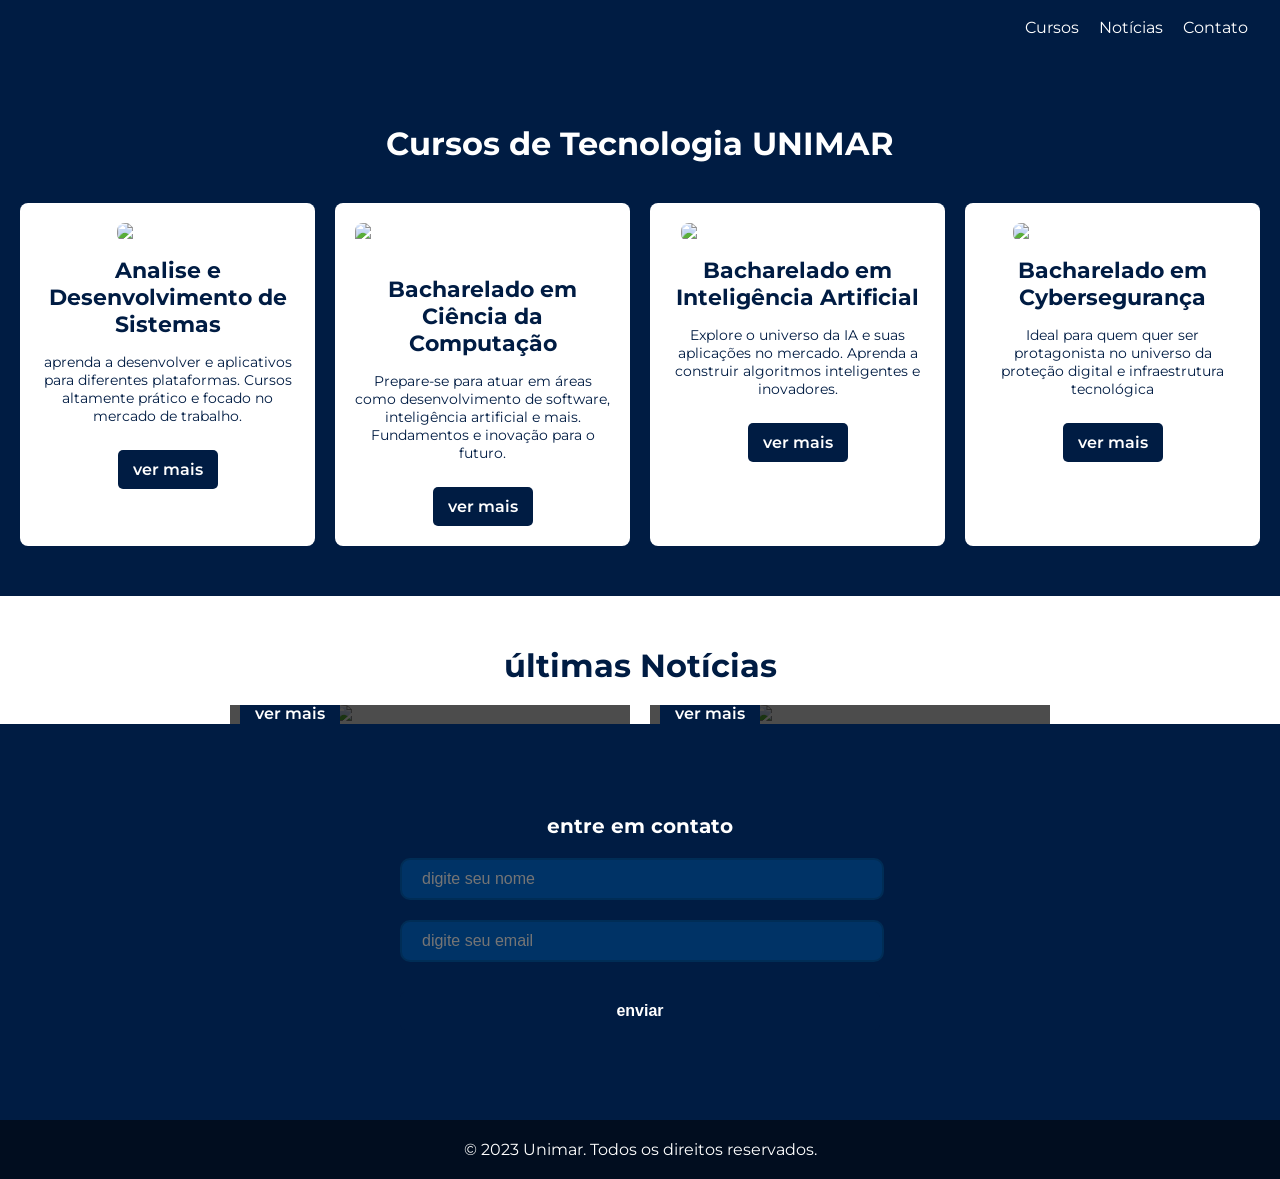
==== tecnologia.html @ 305765e8 "projeto" ====
<!DOCTYPE html>
<html lang="pt-BR">
<head>
    <meta charset="UTF-8">
    <link rel="preconnect" href="https://fonts.googleapis.com">
<link rel="preconnect" href="https://fonts.gstatic.com" crossorigin>
<link href="https://fonts.googleapis.com/css2?family=Montserrat:ital,wght@0,100..900;1,100..900&display=swap" rel="stylesheet">
    <link rel="stylesheet" href="tecnologia.css">
    <meta name="viewport" content="width=device-width, initial-scale=1.0">
    <title>Bootcamp UNIMAR</title>
</head>
    <body>
        <header>    
        <img src="image/logo.svg" alt="" id="logo"/>

        <ul>
            <li>Cursos</li>
            <li>Notícias</li>
            <li>Contato</li>
        </ul>
        </header>
            <img src="image/unimar_vestibular_banner.jpg" alt="" id="banner">

            <section class="cursos">
            <h2>Cursos de Tecnologia UNIMAR</h2>
            <div class="cards">
                <div class="card">
                    <img src="image/cursos/ads.jpg" alt="Image Ads">
                    <h3>Analise e Desenvolvimento de Sistemas</h3>
                    <p>
                        aprenda a desenvolver e aplicativos para diferentes plataformas. Cursos altamente prático e focado no mercado de trabalho.
                    </p>
                    <a href="https://oficial.unimar.br/cursos/analise-e-desenvolvimento-de-sistemas/" class="btn">ver mais</a>

                </div>

                <div class="card">
                    <img src="image/cursos/bcc.jpg" alt="Image ciencia-da-computacao">
                    <h3>Bacharelado em Ciência da Computação</h3>
                    <p>
                       Prepare-se para atuar em áreas como desenvolvimento de software, inteligência artificial e mais. Fundamentos e inovação para o futuro.
                    </p>
                    <a href="https://oficial.unimar.br/cursos/ciencia-da-computacao//" class="btn">ver mais</a>
                </div>

                <div class="card">
                    <img src="image/cursos/ia.png" alt="Image inteligencia-artificial">
                    <h3>Bacharelado em Inteligência Artificial</h3>
                    <p>
                      Explore o universo da IA e suas aplicações no mercado. Aprenda a construir algoritmos inteligentes e inovadores.
                    </p>
                    <a href="https://oficial.unimar.br/bacharelado-em-inteligencia-artificial/" class="btn">ver mais</a>
                </div>

                <div class="card">
                    <img src="image/cursos/cyberseguranca.webp" alt="Image cyberseguranca">
                    <h3>Bacharelado em Cybersegurança</h3>
                    <p>
                       Ideal para quem quer ser protagonista no universo da proteção digital e infraestrutura tecnológica
                    </p>
                    <a href="https://oficial.unimar.br/ciberseguranca-e-infraestrutura-de-redes/" class="btn">ver mais</a>
                </div>

            </div>
            </section>

            <section class="noticias">
                <h2>últimas Notícias</h2>
                <div class="cards">
                    <div class="noticia">
                        <img src="image/noticias/unimar_tech_summit.jpg" alt="Unimar Tech Summit">
                        <div class="overlay">
                            <h3>Unimar Tech Summit</h3>
                                <p>
                                     Participe do maior encontro de tecnologia e inovação do interior paulista.
                                </p>
                            <a href="https://lets.4.events/unimar-tech-summit-2025-C11575E131" class="btn">ver mais</a>
                        </div>
                    </div>

                     <div class="noticia">
                            <img src="image/noticias/tec_unimar.jpg" alt="Unimar Tech Summit">
                                <div class="overlay">
                                    <h3>TecUnimar: Parque Tecnológico</h3>
                                        <p>
                                             A Unimar inaugura o primeiro Parque Tecnológico da região.
                                        </p>
                        <a href="https://tec.unimar.br/" class="btn">ver mais</a>
                                </div>
                    </div>

                </div>
            </section>

            <section class="contato">
                <h2>entre em contato</h2>
                <form onsubmit="return mostrarAlerta()">
                    <div class="input-container">
                        <input type="text" placeholder="digite seu nome">
                    </div>

                    <div class="input-container">
                        <input type="email" placeholder="digite seu email">
                    </div>
<button class="btn" type="submit" id="submitBtn">enviar</button>
                </form>
            </section>

            <footer>
                <p>&copy; 2023 Unimar. Todos os direitos reservados.</p>
            </footer>

            <script>
                function mostrarAlerta(){
                    alert("Obrigado por entrar em contato!")
                    return false
                }
            
            </script>
       
    </body>
</html>
---- tecnologia.css ----
* {
  margin: 0px;
}

body {
  background-color: #001C43;
  /* cor de fundo */
  color: white;
  font-family: 'Montserrat', sans-serif;

}

#logo {
  width: 150px;
  /*largura */

}

ul {
  list-style: none;
  /* remove os marcadores */
  display: flex;
  gap: 20px;
  /* espaçamento entre os itens */

}

header {
  display: flex;
  justify-content: space-between;
  /* espaço entre os elementos */
  padding: 18px 32px;
  background-color: #001C43;
}

#banner {
  width: 100%;
  height: auto;
  max-height: 700px;
  object-fit: cover;

}

.cursos {
  text-align: center;
  padding: 50px 20px;
}

.cursos h2 {
  font-size: 32px;
  margin-bottom: 40px;
}

.cards {
  display: flex;
  gap: 20px;
  justify-content: center;
}

.card {
  background-color: rgb(255, 255, 255);
  width: 280px;
  padding: 20px;
  border-radius: 8px;
  transition: transform 0.3s;

}

.card img {
  width: 100%;
  height: 200px;
  object-fit: cover;
  border-radius: 8px;
}

.card h3 {
  color: #001C43;
  font-size: 22px;
  font-weight: bold;
  margin-top: 15px;
}

.card p {
  color: #001C43;
  font-size: 14px;
  margin: 15px 0;

}

.card:hover {
  transform: translateY(-10px);
}

.btn {
  background-color: #001C43 !important;
  color: white !important;
  padding: 10px 15px !important;
  border: none !important;
  border-radius: 5px !important;
  margin-top: 10px !important;
  text-decoration: none !important;
  display: inline-block !important;
  cursor: pointer !important;
  font-weight: 600 !important;
  font-size: 16px !important;
  transition: background-color 0.3s ease !important;
}

.btn:hover {
  background-color: #00558f !important;

}

.noticia{
  position: relative;
  width: 400px;
  overflow: hidden;

}

.noticia img{
  width: 100%;
  height: 180px;
  border-radius: 8px;
  object-fit: cover;
}

.noticia:hover{
  transform: scale(1.05);
}

.overlay{
  position: absolute;
  bottom: -100%;
  left: 0;
  right: 0;
  background-color: rgba(0, 0, 0, 0.7);
  padding: 10px;
  text-align: left;
  transition: bottom 0.3s ease;
}

.noticia:hover .overlay{
  bottom: 0;
} 

.overlay p{
  font-size: 14px ;
  margin-bottom: 10px;
}

.noticias {
  background-color: white;
  text-align: center;
}

.noticias h2 {
  color: #001C43;
  font-size: 32px;
  padding: 50px 20px 20px 20px;
}
.input-container input{
  width: 440px;
  padding: 10px 20px;
  font-size: 16px;
  border: 2px solid #002d56;
  outline: none;
  border-radius: 10px;
  background-color: #003366;
  color: white;
}

.input-container input:focus{
  border-color: #0a74da;
  box-shadow: 0 0 8px rgba(10, 116, 218, 0.7);

}

form{
  display: flex;
  flex-direction: column;
  gap: 20px;
  justify-content: center;
}

.contato{
  padding: 40px 20px;
  max-width: 480px;
  margin: 50px auto;
  text-align: center;
}

.contato h2{
    font-size: 20px;
    margin-bottom: 20px;
}

button{
  border: none;
  cursor: pointer;
  width: 100%;

}

footer{
  background-color: #010d1f;
  padding: 20px;
  text-align: center;
}
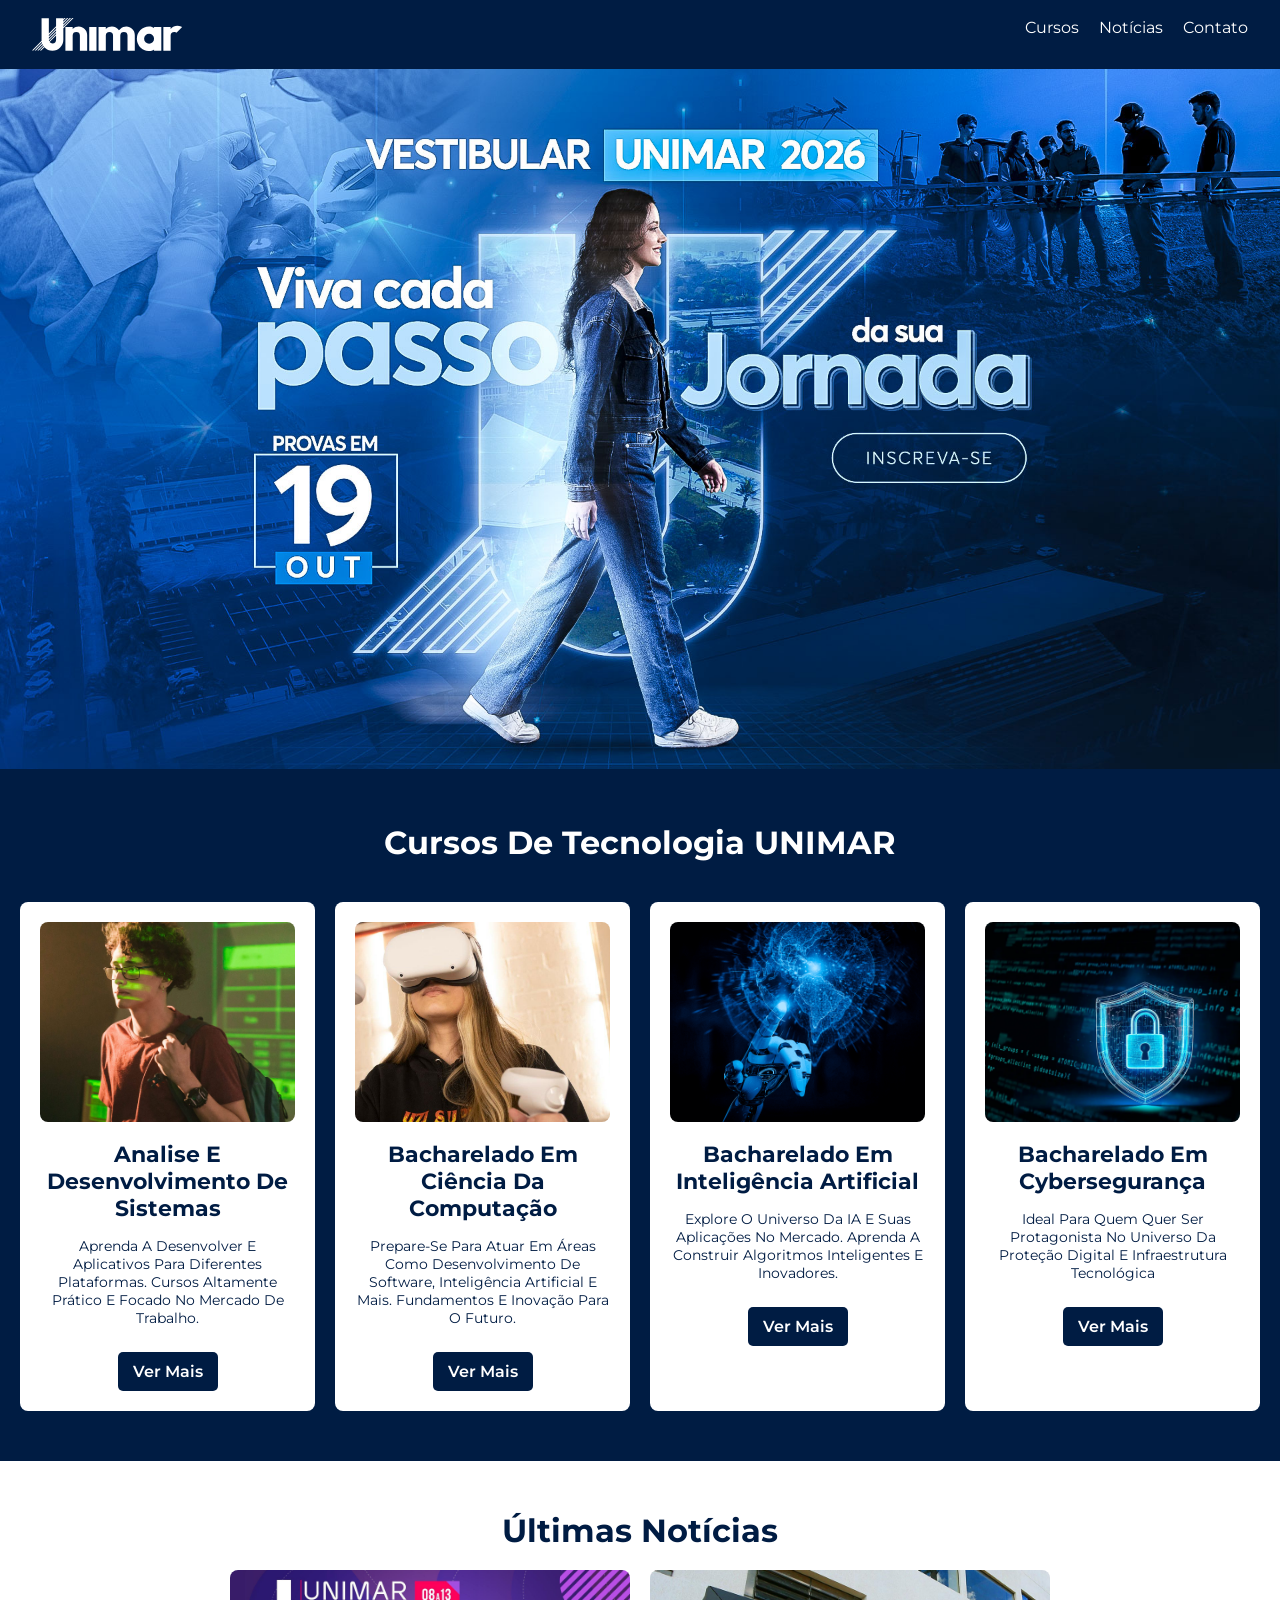
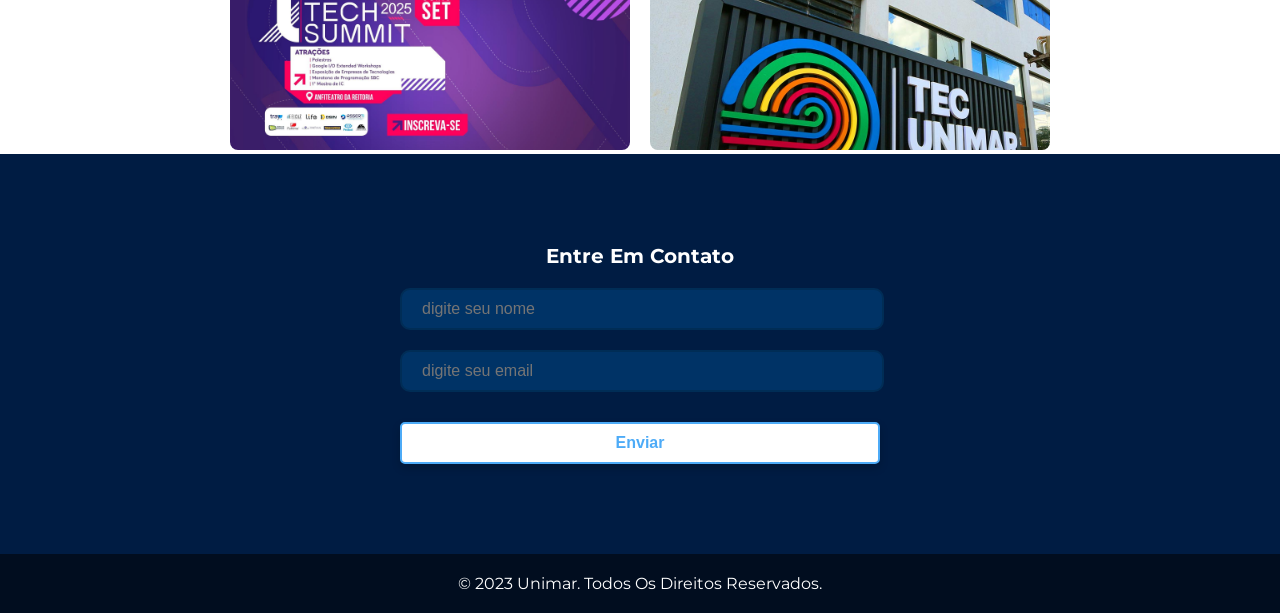
==== commit d2d9bb2f: "atualização na escola" ====
--- a/tecnologia.html
+++ b/tecnologia.html
@@ -102,7 +102,7 @@
                     <div class="input-container">
                         <input type="email" placeholder="digite seu email">
                     </div>
-<button class="btn" type="submit" id="submitBtn">enviar</button>
+<button class="btn" type="submit" id="submitBtn">Enviar</button>
                 </form>
             </section>
 
--- a/tecnologia.css
+++ b/tecnologia.css
@@ -4,31 +4,28 @@
 
 body {
   background-color: #001C43;
-  /* cor de fundo */
   color: white;
   font-family: 'Montserrat', sans-serif;
-
+  text-transform: capitalize;
 }
 
 #logo {
   width: 150px;
-  /*largura */
+
 
 }
 
 ul {
   list-style: none;
-  /* remove os marcadores */
   display: flex;
   gap: 20px;
-  /* espaçamento entre os itens */
+
 
 }
 
 header {
   display: flex;
   justify-content: space-between;
-  /* espaço entre os elementos */
   padding: 18px 32px;
   background-color: #001C43;
 }
@@ -101,14 +98,27 @@
   text-decoration: none !important;
   display: inline-block !important;
   cursor: pointer !important;
-  font-weight: 600 !important;
-  font-size: 16px !important;
-  transition: background-color 0.3s ease !important;
+  font-weight: 600;
+  font-size: 16px;
+  transition: background-color 0.3s ease;
 }
 
 .btn:hover {
   background-color: #00558f !important;
 
+
+}
+
+#submitBtn {
+  background-color: white !important;
+  color: #4dabf7 !important;
+  border: 2px solid #4dabf7 !important;
+  box-shadow: 0 4px 8px rgba(0, 0, 0, 0.2);
+}
+
+#submitBtn:hover {
+  background-color: #f8f9fa !important;
+  box-shadow: 0 6px 12px rgba(0, 0, 0, 0.3);
 }
 
 .noticia{
@@ -127,6 +137,7 @@
 
 .noticia:hover{
   transform: scale(1.05);
+  border-radius: 20px;
 }
 
 .overlay{
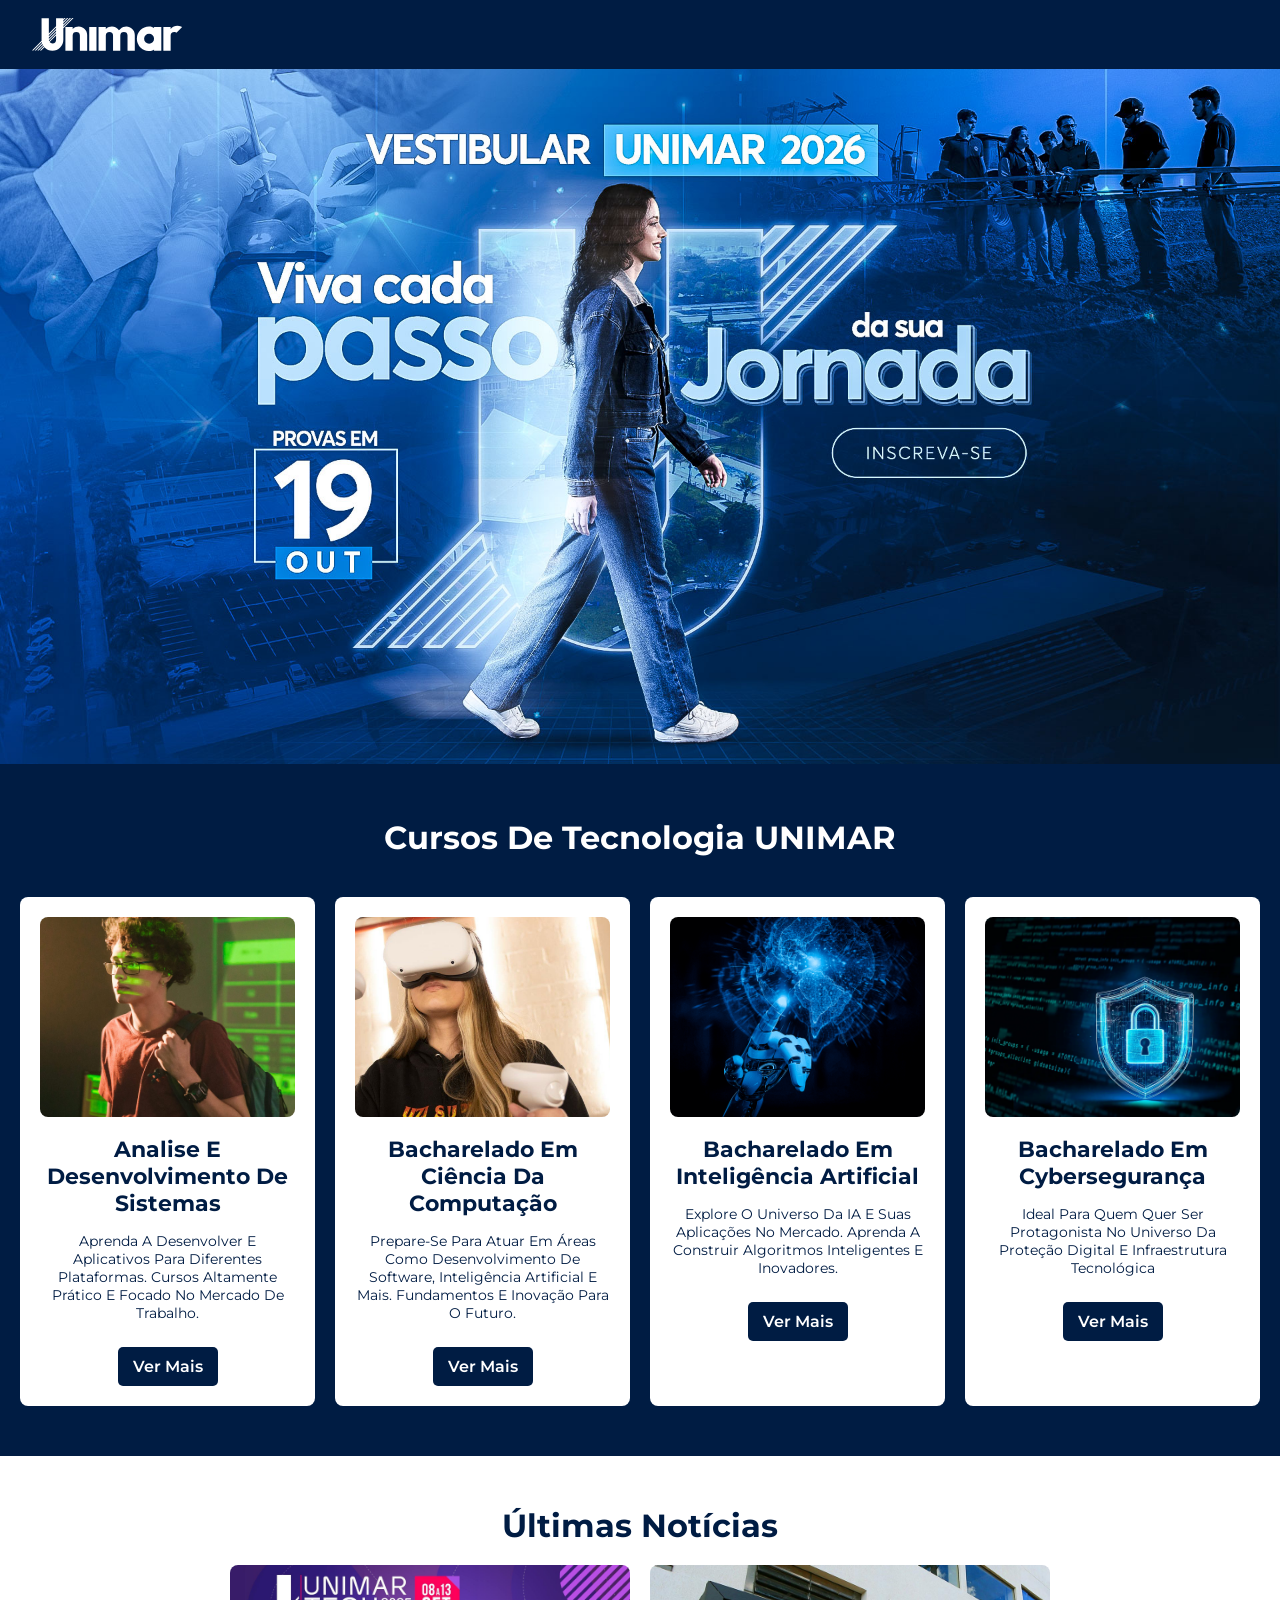
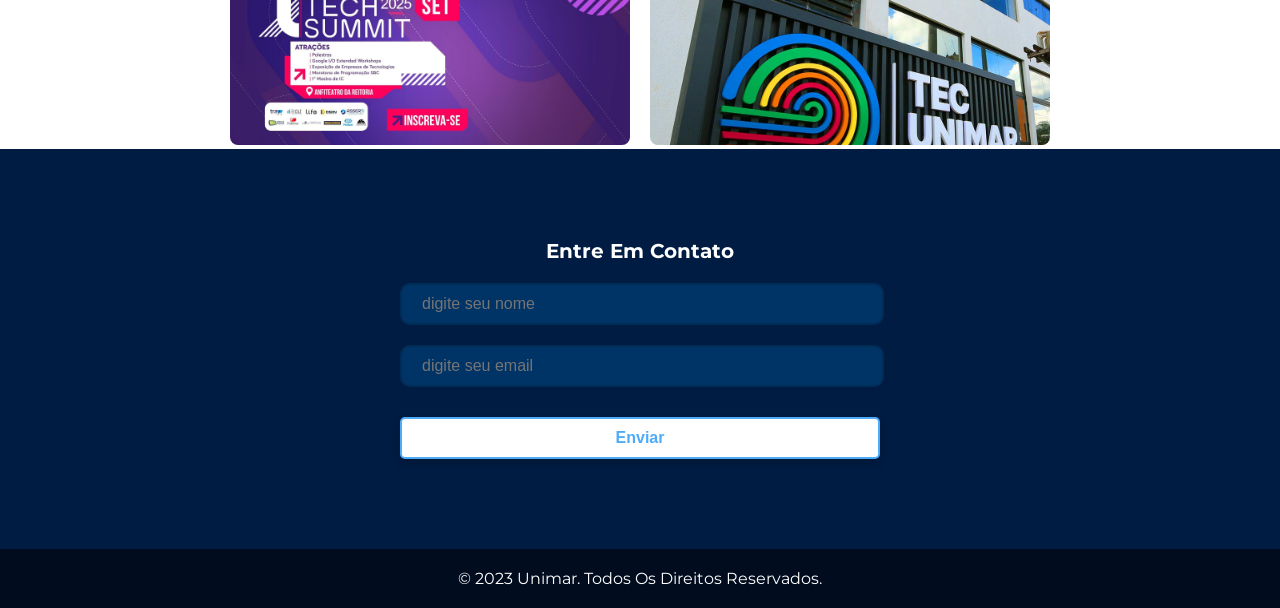
==== commit e9e602d1: "arrumação do fim" ====
--- a/tecnologia.html
+++ b/tecnologia.html
@@ -13,11 +13,7 @@
         <header>    
         <img src="image/logo.svg" alt="" id="logo"/>
 
-        <ul>
-            <li>Cursos</li>
-            <li>Notícias</li>
-            <li>Contato</li>
-        </ul>
+        
         </header>
             <img src="image/unimar_vestibular_banner.jpg" alt="" id="banner">
 
--- a/tecnologia.css
+++ b/tecnologia.css
@@ -15,19 +15,15 @@
 
 }
 
-ul {
-  list-style: none;
-  display: flex;
-  gap: 20px;
-
-
-}
-
 header {
   display: flex;
   justify-content: space-between;
   padding: 18px 32px;
   background-color: #001C43;
+  position: fixed;
+  top: 0;
+  width: 100%;
+  z-index: 30;
 }
 
 #banner {
@@ -35,6 +31,7 @@
   height: auto;
   max-height: 700px;
   object-fit: cover;
+  margin-top: 64px;
 
 }
 
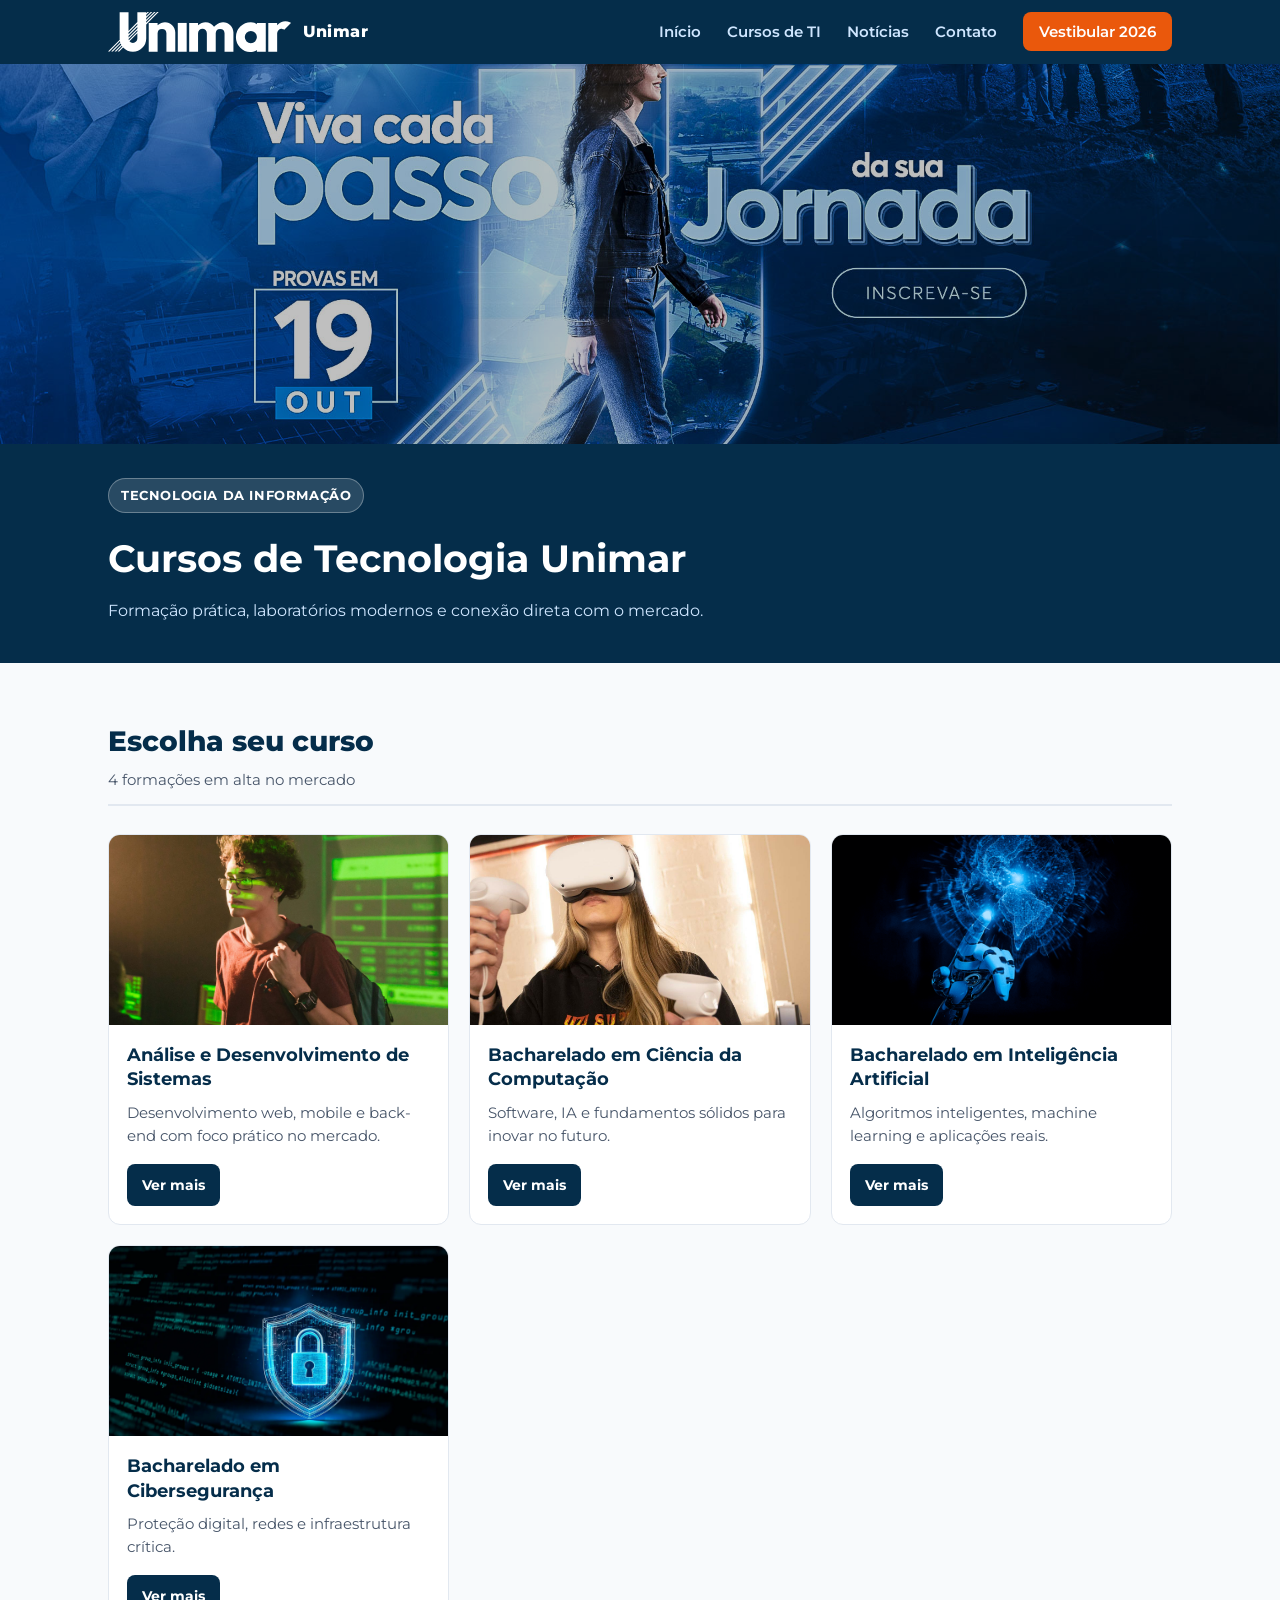
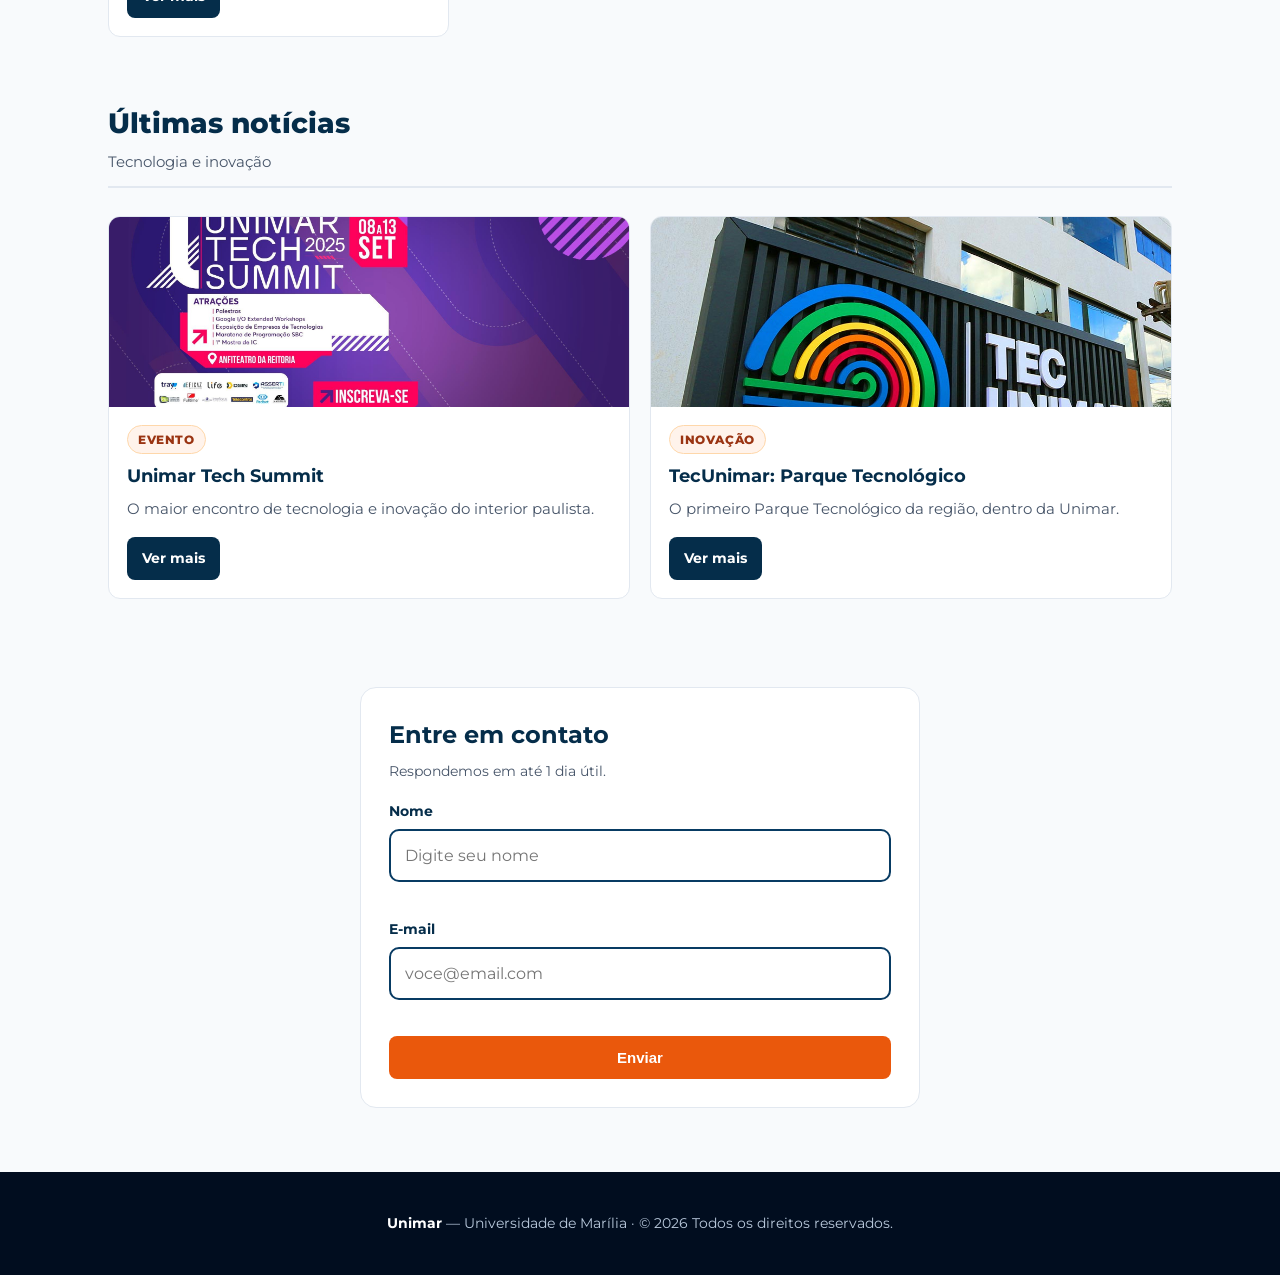
==== commit 176507e4: "update Atualização top" ====
--- a/tecnologia.html
+++ b/tecnologia.html
@@ -1,119 +1,98 @@
-<!DOCTYPE html>
-<html lang="pt-BR">
-<head>
-    <meta charset="UTF-8">
-    <link rel="preconnect" href="https://fonts.googleapis.com">
-<link rel="preconnect" href="https://fonts.gstatic.com" crossorigin>
-<link href="https://fonts.googleapis.com/css2?family=Montserrat:ital,wght@0,100..900;1,100..900&display=swap" rel="stylesheet">
-    <link rel="stylesheet" href="tecnologia.css">
-    <meta name="viewport" content="width=device-width, initial-scale=1.0">
-    <title>Bootcamp UNIMAR</title>
-</head>
-    <body>
-        <header>    
-        <img src="image/logo.svg" alt="" id="logo"/>
-
-        
-        </header>
-            <img src="image/unimar_vestibular_banner.jpg" alt="" id="banner">
-
-            <section class="cursos">
-            <h2>Cursos de Tecnologia UNIMAR</h2>
-            <div class="cards">
-                <div class="card">
-                    <img src="image/cursos/ads.jpg" alt="Image Ads">
-                    <h3>Analise e Desenvolvimento de Sistemas</h3>
-                    <p>
-                        aprenda a desenvolver e aplicativos para diferentes plataformas. Cursos altamente prático e focado no mercado de trabalho.
-                    </p>
-                    <a href="https://oficial.unimar.br/cursos/analise-e-desenvolvimento-de-sistemas/" class="btn">ver mais</a>
-
-                </div>
-
-                <div class="card">
-                    <img src="image/cursos/bcc.jpg" alt="Image ciencia-da-computacao">
-                    <h3>Bacharelado em Ciência da Computação</h3>
-                    <p>
-                       Prepare-se para atuar em áreas como desenvolvimento de software, inteligência artificial e mais. Fundamentos e inovação para o futuro.
-                    </p>
-                    <a href="https://oficial.unimar.br/cursos/ciencia-da-computacao//" class="btn">ver mais</a>
-                </div>
-
-                <div class="card">
-                    <img src="image/cursos/ia.png" alt="Image inteligencia-artificial">
-                    <h3>Bacharelado em Inteligência Artificial</h3>
-                    <p>
-                      Explore o universo da IA e suas aplicações no mercado. Aprenda a construir algoritmos inteligentes e inovadores.
-                    </p>
-                    <a href="https://oficial.unimar.br/bacharelado-em-inteligencia-artificial/" class="btn">ver mais</a>
-                </div>
-
-                <div class="card">
-                    <img src="image/cursos/cyberseguranca.webp" alt="Image cyberseguranca">
-                    <h3>Bacharelado em Cybersegurança</h3>
-                    <p>
-                       Ideal para quem quer ser protagonista no universo da proteção digital e infraestrutura tecnológica
-                    </p>
-                    <a href="https://oficial.unimar.br/ciberseguranca-e-infraestrutura-de-redes/" class="btn">ver mais</a>
-                </div>
-
-            </div>
-            </section>
-
-            <section class="noticias">
-                <h2>últimas Notícias</h2>
-                <div class="cards">
-                    <div class="noticia">
-                        <img src="image/noticias/unimar_tech_summit.jpg" alt="Unimar Tech Summit">
-                        <div class="overlay">
-                            <h3>Unimar Tech Summit</h3>
-                                <p>
-                                     Participe do maior encontro de tecnologia e inovação do interior paulista.
-                                </p>
-                            <a href="https://lets.4.events/unimar-tech-summit-2025-C11575E131" class="btn">ver mais</a>
-                        </div>
-                    </div>
-
-                     <div class="noticia">
-                            <img src="image/noticias/tec_unimar.jpg" alt="Unimar Tech Summit">
-                                <div class="overlay">
-                                    <h3>TecUnimar: Parque Tecnológico</h3>
-                                        <p>
-                                             A Unimar inaugura o primeiro Parque Tecnológico da região.
-                                        </p>
-                        <a href="https://tec.unimar.br/" class="btn">ver mais</a>
-                                </div>
-                    </div>
-
-                </div>
-            </section>
-
-            <section class="contato">
-                <h2>entre em contato</h2>
-                <form onsubmit="return mostrarAlerta()">
-                    <div class="input-container">
-                        <input type="text" placeholder="digite seu nome">
-                    </div>
-
-                    <div class="input-container">
-                        <input type="email" placeholder="digite seu email">
-                    </div>
-<button class="btn" type="submit" id="submitBtn">Enviar</button>
-                </form>
-            </section>
-
-            <footer>
-                <p>&copy; 2023 Unimar. Todos os direitos reservados.</p>
-            </footer>
-
-            <script>
-                function mostrarAlerta(){
-                    alert("Obrigado por entrar em contato!")
-                    return false
-                }
-            
-            </script>
-       
-    </body>
-</html>
- +<!DOCTYPE html>
+<html lang="pt-BR">
+<head>
+  <meta charset="UTF-8" />
+  <meta name="viewport" content="width=device-width, initial-scale=1.0" />
+  <title>Cursos de Tecnologia — Unimar</title>
+  <meta name="description" content="ADS, Ciência da Computação, Inteligência Artificial e Cibersegurança na Unimar." />
+  <link rel="icon" href="image/favicon.png" />
+  <link rel="stylesheet" href="style.css" />
+</head>
+<body>
+  <a class="skip" href="#conteudo">Pular para o conteúdo</a>
+  <header class="site">
+    <div class="header-in">
+      <a class="brand" href="index.html"><img src="image/logo.svg" alt="Logo da Unimar" />Unimar</a>
+      <button class="nav-toggle" id="navToggle" aria-expanded="false" aria-controls="mainNav" aria-label="Abrir menu">☰</button>
+      <nav class="main" id="mainNav" aria-label="Navegação principal">
+        <ul>
+          <li><a href="index.html">Início</a></li>
+          <li><a href="#cursos">Cursos de TI</a></li>
+          <li><a href="#noticias">Notícias</a></li>
+          <li><a href="#contato">Contato</a></li>
+          <li><a class="nav-cta" href="https://portal.unimar.br/seletivo/seletivo_inscricao/?edital=C3117A0194E88CA8F6DEF9F8A8FC43A82D6B70D6F85C94136C647F647C95C99D" target="_blank" rel="noopener">Vestibular 2026</a></li>
+        </ul>
+      </nav>
+    </div>
+  </header>
+
+  <section class="page-hero" aria-label="Cursos de tecnologia">
+    <img src="image/unimar_vestibular_banner.jpg" alt="" aria-hidden="true" />
+    <div class="page-hero-in">
+      <span class="eyebrow">Tecnologia da Informação</span>
+      <h1>Cursos de Tecnologia Unimar</h1>
+      <p>Formação prática, laboratórios modernos e conexão direta com o mercado.</p>
+    </div>
+  </section>
+
+  <main class="container" id="conteudo">
+    <section class="section" id="cursos" aria-labelledby="cursosTitle">
+      <div class="section-head"><div><h2 id="cursosTitle">Escolha seu curso</h2><p>4 formações em alta no mercado</p></div></div>
+      <div class="cards">
+        <article class="t-card">
+          <img src="image/cursos/ads.jpg" alt="Estudantes em laboratório de ADS" loading="lazy" />
+          <div class="t-body"><h3>Análise e Desenvolvimento de Sistemas</h3><p>Desenvolvimento web, mobile e back-end com foco prático no mercado.</p><a href="https://oficial.unimar.br/cursos/analise-e-desenvolvimento-de-sistemas/" class="btn btn-sm" target="_blank" rel="noopener">Ver mais</a></div>
+        </article>
+        <article class="t-card">
+          <img src="image/cursos/bcc.jpg" alt="Laboratório de Ciência da Computação" loading="lazy" />
+          <div class="t-body"><h3>Bacharelado em Ciência da Computação</h3><p>Software, IA e fundamentos sólidos para inovar no futuro.</p><a href="https://oficial.unimar.br/cursos/ciencia-da-computacao/" class="btn btn-sm" target="_blank" rel="noopener">Ver mais</a></div>
+        </article>
+        <article class="t-card">
+          <img src="image/cursos/ia.png" alt="Ilustração de inteligência artificial" loading="lazy" />
+          <div class="t-body"><h3>Bacharelado em Inteligência Artificial</h3><p>Algoritmos inteligentes, machine learning e aplicações reais.</p><a href="https://oficial.unimar.br/bacharelado-em-inteligencia-artificial/" class="btn btn-sm" target="_blank" rel="noopener">Ver mais</a></div>
+        </article>
+        <article class="t-card">
+          <img src="image/cursos/cyberseguranca.webp" alt="Profissional de cibersegurança" loading="lazy" />
+          <div class="t-body"><h3>Bacharelado em Cibersegurança</h3><p>Proteção digital, redes e infraestrutura crítica.</p><a href="https://oficial.unimar.br/ciberseguranca-e-infraestrutura-de-redes/" class="btn btn-sm" target="_blank" rel="noopener">Ver mais</a></div>
+        </article>
+      </div>
+    </section>
+
+    <section class="section" id="noticias" aria-labelledby="notTitle">
+      <div class="section-head"><div><h2 id="notTitle">Últimas notícias</h2><p>Tecnologia e inovação</p></div></div>
+      <div class="cards">
+        <article class="n-card">
+          <img src="image/noticias/unimar_tech_summit.jpg" alt="Unimar Tech Summit" loading="lazy" />
+          <div class="n-body"><span class="tag">Evento</span><h3>Unimar Tech Summit</h3><p>O maior encontro de tecnologia e inovação do interior paulista.</p><a href="https://lets.4.events/unimar-tech-summit-2025-C11575E131" class="btn btn-sm" target="_blank" rel="noopener">Ver mais</a></div>
+        </article>
+        <article class="n-card">
+          <img src="image/noticias/tec_unimar.jpg" alt="Parque tecnológico TecUnimar" loading="lazy" />
+          <div class="n-body"><span class="tag">Inovação</span><h3>TecUnimar: Parque Tecnológico</h3><p>O primeiro Parque Tecnológico da região, dentro da Unimar.</p><a href="https://tec.unimar.br/" class="btn btn-sm" target="_blank" rel="noopener">Ver mais</a></div>
+        </article>
+      </div>
+    </section>
+
+    <section class="section" id="contato" aria-labelledby="ctTitle">
+      <form class="contact" id="contactForm" novalidate>
+        <h2 id="ctTitle">Entre em contato</h2>
+        <p>Respondemos em até 1 dia útil.</p>
+        <div class="form-ok" id="formOk" hidden>Obrigado! Recebemos seu contato.</div>
+        <div class="field">
+          <label for="fName">Nome</label>
+          <input id="fName" name="nome" type="text" placeholder="Digite seu nome" autocomplete="name" required />
+          <p class="err" id="fNameErr"></p>
+        </div>
+        <div class="field">
+          <label for="fMail">E-mail</label>
+          <input id="fMail" name="email" type="email" placeholder="voce@email.com" autocomplete="email" required />
+          <p class="err" id="fMailErr"></p>
+        </div>
+        <button class="btn btn-cta" type="submit" style="width:100%">Enviar</button>
+      </form>
+    </section>
+  </main>
+
+  <footer class="site"><p><strong>Unimar</strong> — Universidade de Marília · &copy; 2026 Todos os direitos reservados.</p></footer>
+  <script src="script.js"></script>
+</body>
+</html>
--- a/style.css
+++ b/style.css
@@ -0,0 +1,116 @@
+@import url('https://fonts.googleapis.com/css2?family=Montserrat:wght@400;500;600;700;800&display=swap');
+:root{
+  --navy:#052d4a;
+  --navy-2:#083b63;
+  --navy-deep:#010d1f;
+  --cta:#EA580C;
+  --cta-hover:#c2410c;
+  --bg:#F8FAFC;
+  --fg:#1E293B;
+  --muted:#475569;
+  --card:#FFFFFF;
+  --border:#E2E8F0;
+  --radius:12px;
+  --header-h:64px;
+  --maxw:1100px;
+  --ring:0 0 0 3px rgba(234,88,12,.45);
+}
+*{box-sizing:border-box}
+html{scroll-behavior:smooth;scroll-padding-top:calc(var(--header-h) + 16px)}
+body{margin:0;background:var(--bg);color:var(--fg);font-family:'Montserrat',system-ui,-apple-system,"Segoe UI",Roboto,Arial,sans-serif;line-height:1.6}
+img{max-width:100%}
+a{color:inherit}
+:focus-visible{outline:2px solid var(--cta);outline-offset:3px;border-radius:4px}
+@media (prefers-reduced-motion:reduce){*{animation:none!important;transition:none!important}html{scroll-behavior:auto}}
+.skip{position:absolute;left:-9999px;top:0;background:#fff;color:var(--navy);padding:10px 16px;z-index:100;border-radius:0 0 8px 0}
+.skip:focus{left:0}
+header.site{position:fixed;inset:0 0 auto 0;height:var(--header-h);z-index:50;background:var(--navy);color:#fff;display:flex;align-items:center}
+.header-in{width:100%;max-width:var(--maxw);margin:0 auto;padding:0 18px;display:flex;align-items:center;justify-content:space-between;gap:16px}
+.brand{display:flex;align-items:center;gap:12px;text-decoration:none;color:#fff;font-weight:800;letter-spacing:.4px}
+.brand img{height:40px;display:block}
+.nav-toggle{display:none;background:transparent;border:1px solid rgba(255,255,255,.35);color:#fff;border-radius:8px;padding:8px 12px;font-size:18px;cursor:pointer;line-height:1}
+nav.main ul{display:flex;align-items:center;gap:26px;list-style:none;margin:0;padding:0}
+nav.main a{color:#cfe6ff;text-decoration:none;font-size:15px;font-weight:600}
+nav.main a:hover{color:#fff;text-decoration:underline;text-underline-offset:4px}
+.nav-cta{background:var(--cta);color:#fff!important;padding:10px 16px;border-radius:8px;text-decoration:none!important;font-weight:700}
+.nav-cta:hover{background:var(--cta-hover)}
+.hero{margin-top:var(--header-h);position:relative;min-height:420px;display:flex;align-items:center;justify-content:center;text-align:center;color:#fff;overflow:hidden;background:var(--navy-deep)}
+.hero>img{position:absolute;inset:0;width:100%;height:100%;object-fit:cover;filter:brightness(.55)}
+.hero-in{position:relative;z-index:1;max-width:820px;padding:72px 20px 64px}
+.eyebrow{display:inline-block;background:rgba(255,255,255,.14);border:1px solid rgba(255,255,255,.3);padding:6px 12px;border-radius:999px;font-size:13px;font-weight:700;letter-spacing:.6px;text-transform:uppercase;margin-bottom:16px}
+.hero h1{margin:0 0 12px;font-size:clamp(28px,5vw,52px);line-height:1.1;letter-spacing:1px;font-weight:800}
+.hero p{margin:0 auto 26px;max-width:620px;color:#e8f1ff;font-size:clamp(15px,2vw,18px)}
+.hero-actions{display:flex;gap:12px;justify-content:center;flex-wrap:wrap}
+.btn{display:inline-flex;align-items:center;justify-content:center;gap:8px;background:var(--navy);color:#fff;padding:12px 20px;border:1px solid transparent;border-radius:8px;font-size:15px;font-weight:700;cursor:pointer;text-decoration:none;transition:background-color .2s,transform .15s}
+.btn:hover{background:var(--navy-2);transform:translateY(-1px)}
+.btn-cta{background:var(--cta)}
+.btn-cta:hover{background:var(--cta-hover)}
+.btn-ghost{background:transparent;border-color:rgba(255,255,255,.6);color:#fff}
+.btn-ghost:hover{background:rgba(255,255,255,.12)}
+.btn-light{background:#fff;color:var(--navy)}
+.btn-sm{padding:9px 14px;font-size:14px}
+.container{max-width:var(--maxw);margin:0 auto;padding:0 18px}
+.section{padding:56px 0 8px}
+.section-head{border-bottom:2px solid var(--border);padding-bottom:12px;margin-bottom:28px;display:flex;align-items:end;justify-content:space-between;gap:16px;flex-wrap:wrap}
+.section-head h2{margin:0;font-size:clamp(20px,3vw,28px);color:var(--navy);font-weight:800}
+.section-head p{margin:4px 0 0;color:var(--muted);font-size:15px}
+.grid-courses{display:grid;grid-template-columns:repeat(3,1fr);gap:20px}
+.course-card{background:var(--navy);color:#fff;border:1px solid var(--navy-2);border-radius:var(--radius);padding:28px 20px;min-height:190px;display:flex;flex-direction:column;align-items:center;justify-content:center;gap:14px;text-align:center;cursor:pointer;font:inherit;transition:transform .18s,background-color .2s,box-shadow .2s;width:100%}
+.course-card:hover,.course-card:focus-visible{background:var(--navy-2);transform:translateY(-3px);box-shadow:0 12px 28px rgba(5,45,74,.25)}
+.course-card .icon{width:48px;height:48px;flex:none}
+.course-card strong{font-size:17px}
+.course-card small{color:#cfe6ff;font-weight:500}
+.info-band{background:var(--navy);color:#fff;margin-top:56px;border-radius:16px;padding:40px 32px;box-shadow:0 10px 30px rgba(5,45,74,.2)}
+.info-band h2{margin:0 0 16px;text-align:center;letter-spacing:1.5px;font-size:20px}
+.info-band p{margin:0 0 14px;color:#e8f1ff;font-size:16px;max-width:900px}
+.info-band p:last-child{margin-bottom:0}
+.cards{display:grid;grid-template-columns:repeat(auto-fit,minmax(280px,1fr));gap:20px}
+.n-card,.t-card{background:var(--card);border:1px solid var(--border);border-radius:var(--radius);overflow:hidden;display:flex;flex-direction:column;transition:transform .2s,box-shadow .2s}
+.n-card:hover,.t-card:hover{transform:translateY(-4px);box-shadow:0 14px 30px rgba(2,13,31,.12)}
+.n-card img,.t-card img{width:100%;height:190px;object-fit:cover;display:block}
+.n-body,.t-body{padding:18px;display:flex;flex-direction:column;gap:10px;flex:1}
+.n-body h3,.t-body h3{margin:0;color:var(--navy);font-size:18px;line-height:1.35}
+.n-body p,.t-body p{margin:0;color:var(--muted);font-size:14.5px;flex:1}
+.n-body .btn,.t-body .btn{align-self:flex-start;margin-top:6px}
+.tag{align-self:flex-start;font-size:12px;font-weight:800;letter-spacing:.6px;text-transform:uppercase;background:#FFF3EB;color:#9a3412;border:1px solid #fed7aa;padding:4px 10px;border-radius:999px}
+.partners{text-align:center;padding:48px 0 8px}
+.partners h2{color:var(--navy);margin:0 0 24px}
+.partner-row{display:flex;gap:20px;justify-content:center;align-items:center;flex-wrap:wrap}
+.partner-row img{width:170px;height:80px;object-fit:contain;background:#fff;border:1px solid var(--border);border-radius:10px;padding:10px 14px}
+.page-hero{margin-top:var(--header-h);background:var(--navy);color:#fff}
+.page-hero img{width:100%;max-height:380px;object-fit:cover;display:block;filter:brightness(.75)}
+.page-hero-in{max-width:var(--maxw);margin:0 auto;padding:34px 18px 40px}
+.page-hero h1{margin:0 0 8px;font-size:clamp(24px,4vw,38px)}
+.page-hero p{margin:0;color:#cfe6ff}
+.contact{max-width:560px;margin:24px auto 0;background:var(--card);border:1px solid var(--border);border-radius:16px;padding:28px}
+.contact h2{margin:0 0 6px;color:var(--navy)}
+.contact p{margin:0 0 18px;color:var(--muted);font-size:14px}
+.field{margin-bottom:14px;text-align:left}
+.field label{display:block;font-weight:700;font-size:14px;margin-bottom:6px;color:var(--navy)}
+.field input{width:100%;padding:12px 14px;font-size:15px;border:2px solid var(--navy-2);border-radius:10px;background:#fff;color:var(--fg);font:inherit}
+.field input:focus{border-color:var(--cta);box-shadow:var(--ring);outline:none}
+.field .err{color:#b91c1c;font-size:13px;min-height:18px;margin:4px 0 0}
+.form-ok{background:#ecfdf5;border:1px solid #6ee7b7;color:#065f46;padding:12px;border-radius:10px;margin-bottom:14px;font-size:14px}
+.modal-backdrop{position:fixed;inset:0;background:rgba(2,13,31,.6);display:none;align-items:center;justify-content:center;padding:20px;z-index:80}
+.modal-backdrop.open{display:flex}
+.modal{background:#fff;width:100%;max-width:640px;border-radius:14px;box-shadow:0 24px 60px rgba(0,0,0,.35);overflow:hidden;max-height:85vh;display:flex;flex-direction:column}
+.modal-header{display:flex;align-items:center;justify-content:space-between;gap:12px;padding:16px 20px;border-bottom:1px solid var(--border)}
+.modal-header strong{color:var(--navy)}
+.modal-body{padding:18px 20px;overflow:auto}
+.modal-body ul{list-style:none;padding:0;margin:0;display:grid;gap:12px}
+.modal-body li{background:#f8fafc;border:1px solid var(--border);border-radius:10px;padding:12px 14px;display:flex;align-items:center;justify-content:space-between;gap:12px;flex-wrap:wrap}
+.close{background:#f1f5f9;border:1px solid var(--border);font-size:18px;cursor:pointer;border-radius:8px;width:38px;height:38px;line-height:1}
+.close:hover{background:#e2e8f0}
+footer.site{background:var(--navy-deep);color:#b9c9dc;text-align:center;padding:26px 18px;margin-top:56px;font-size:14px}
+footer.site strong{color:#fff}
+@media (max-width:900px){.grid-courses{grid-template-columns:1fr 1fr}.hero{min-height:360px}}
+@media (max-width:640px){
+.nav-toggle{display:block}
+nav.main{display:none;position:absolute;top:var(--header-h);left:0;right:0;background:var(--navy);border-top:1px solid rgba(255,255,255,.15);padding:10px 18px 16px}
+nav.main.open{display:block}
+nav.main ul{flex-direction:column;align-items:stretch;gap:4px}
+nav.main a{display:block;padding:12px 6px}
+.grid-courses{grid-template-columns:1fr}
+.info-band{padding:28px 18px;border-radius:12px}
+.contact{padding:20px 16px}
+}
